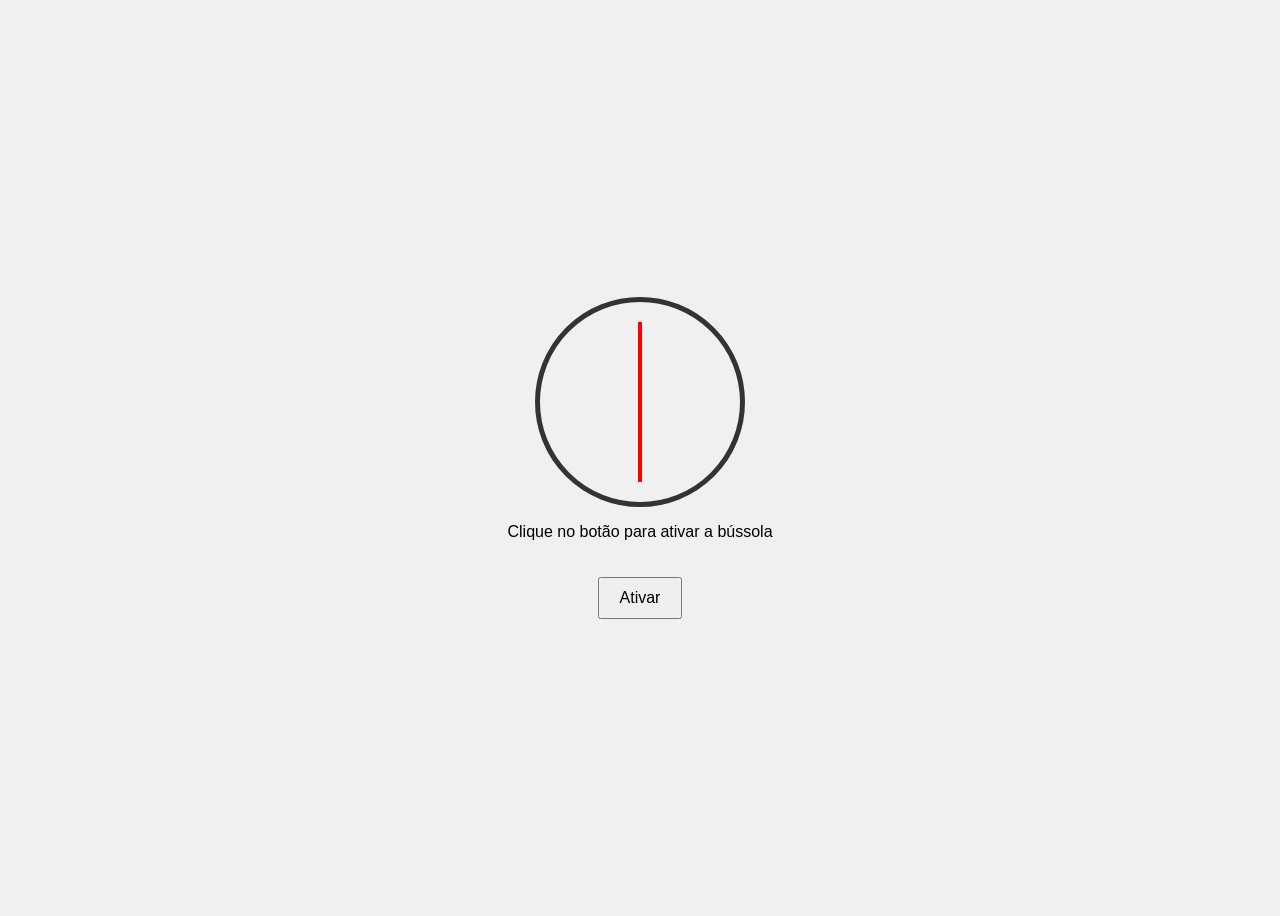
==== bussola.html @ 8ea02c5e "Add files via upload" ====
<!DOCTYPE html>
<html lang="pt-BR">
<head>
  <meta charset="UTF-8">
  <title>Bússola no Navegador</title>
  <style>
    body {
      display: flex;
      flex-direction: column;
      align-items: center;
      justify-content: center;
      height: 100vh;
      font-family: Arial, sans-serif;
      background: #f0f0f0;
    }
    #compass {
      width: 200px;
      height: 200px;
      border: 5px solid #333;
      border-radius: 50%;
      position: relative;
      display: flex;
      align-items: center;
      justify-content: center;
      transition: transform 0.1s ease-out;
    }
    #needle {
      width: 4px;
      height: 160px;
      background: red;
      position: absolute;
    }
    button {
      margin-top: 20px;
      padding: 10px 20px;
      font-size: 16px;
    }
  </style>
</head>
<body>

  <div id="compass">
    <div id="needle"></div>
  </div>
  
  <p id="info">Clique no botão para ativar a bússola</p>
  <button id="enable">Ativar</button>

  <script>
    const compass = document.getElementById('compass');
    const info = document.getElementById('info');
    const enableBtn = document.getElementById('enable');

    enableBtn.addEventListener('click', () => {
      if (typeof DeviceOrientationEvent !== 'undefined' && typeof DeviceOrientationEvent.requestPermission === 'function') {
        DeviceOrientationEvent.requestPermission()
          .then(response => {
            if (response === 'granted') {
              startCompass();
            } else {
              info.innerText = 'Permissão negada.';
            }
          }).catch(console.error);
      } else {
        startCompass();
      }
    });

    function startCompass() {
      enableBtn.style.display = 'none';
      window.addEventListener('deviceorientation', (e) => {
        let alpha = e.alpha; // Direção apontada pelo aparelho
        if (alpha !== null) {
          compass.style.transform = `rotate(${-alpha}deg)`;
          info.innerText = `Direção: ${Math.round(alpha)}°`;
        } else {
          info.innerText = 'Sensor indisponível neste aparelho.';
        }
      }, true);
    }
  </script>
</body>
</html>
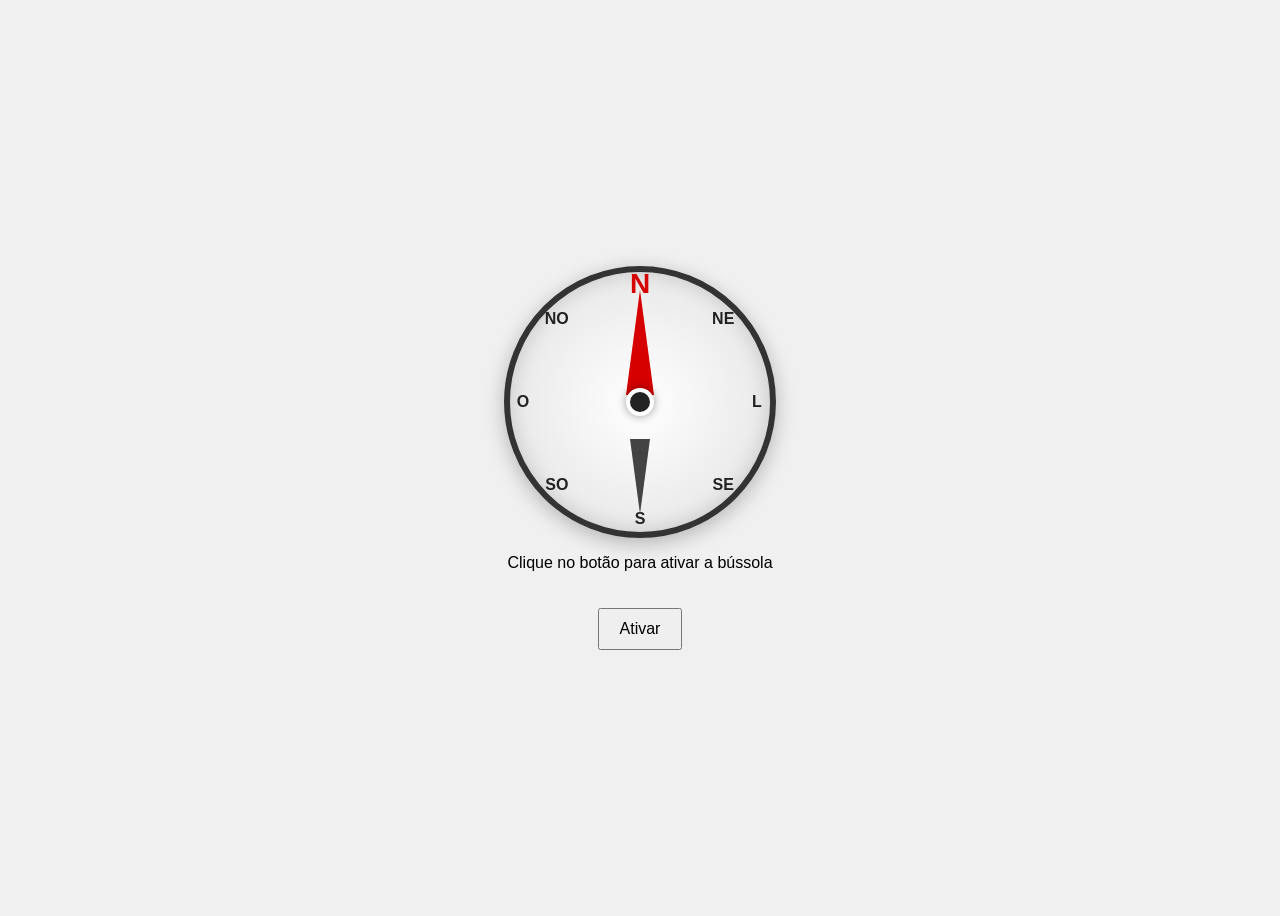
==== commit c37cdd36: "Enhance compass UI and functionality Updated compass design with improved styles and added direction" ====
--- a/bussola.html
+++ b/bussola.html
@@ -13,23 +13,120 @@
       font-family: Arial, sans-serif;
       background: #f0f0f0;
     }
-    #compass {
-      width: 200px;
-      height: 200px;
-      border: 5px solid #333;
-      border-radius: 50%;
-      position: relative;
-      display: flex;
-      align-items: center;
-      justify-content: center;
-      transition: transform 0.1s ease-out;
-    }
-    #needle {
-      width: 4px;
-      height: 160px;
-      background: red;
-      position: absolute;
-    }
+#compass {
+  width: 260px;
+  height: 260px;
+  border: 6px solid #333;
+  border-radius: 50%;
+  position: relative;
+  background: radial-gradient(circle, #ffffff 0%, #e0e0e0 100%);
+  box-shadow:
+    inset 0 0 20px rgba(0,0,0,0.15),
+    0 5px 20px rgba(0,0,0,0.25);
+  transition: transform 0.1s ease-out;
+}
+
+.rose {
+  position: absolute;
+  width: 100%;
+  height: 100%;
+}
+
+.dir {
+  position: absolute;
+  font-weight: bold;
+  color: #222;
+  transform: translate(-50%, -50%);
+}
+
+.north {
+  top: 12px;
+  left: 50%;
+  color: #d60000;
+  font-size: 28px;
+}
+
+.ne {
+  top: 18%;
+  left: 82%;
+}
+
+.east {
+  top: 50%;
+  left: 95%;
+}
+
+.se {
+  top: 82%;
+  left: 82%;
+}
+
+.south {
+  top: 95%;
+  left: 50%;
+}
+
+.sw {
+  top: 82%;
+  left: 18%;
+}
+
+.west {
+  top: 50%;
+  left: 5%;
+}
+
+.nw {
+  top: 18%;
+  left: 18%;
+}
+
+/* Grupo do ponteiro */
+#needle {
+  position: absolute;
+  width: 100%;
+  height: 100%;
+}
+
+/* Triângulo vermelho apontando para o norte */
+.needle-north {
+  position: absolute;
+  left: 50%;
+  top: 18px;
+  transform: translateX(-50%);
+  width: 0;
+  height: 0;
+  border-left: 14px solid transparent;
+  border-right: 14px solid transparent;
+  border-bottom: 105px solid #d60000;
+}
+
+/* Triângulo traseiro */
+.needle-south {
+  position: absolute;
+  left: 50%;
+  bottom: 18px;
+  transform: translateX(-50%);
+  width: 0;
+  height: 0;
+  border-left: 10px solid transparent;
+  border-right: 10px solid transparent;
+  border-top: 75px solid #444;
+}
+
+/* Centro */
+.center-dot {
+  position: absolute;
+  width: 20px;
+  height: 20px;
+  background: #222;
+  border: 4px solid white;
+  border-radius: 50%;
+  top: 50%;
+  left: 50%;
+  transform: translate(-50%, -50%);
+  box-shadow: 0 0 10px rgba(0,0,0,0.4);
+}
     button {
       margin-top: 20px;
       padding: 10px 20px;
@@ -40,8 +137,23 @@
 <body>
 
   <div id="compass">
-    <div id="needle"></div>
+  <div class="rose">
+    <span class="dir north">N</span>
+    <span class="dir ne">NE</span>
+    <span class="dir east">L</span>
+    <span class="dir se">SE</span>
+    <span class="dir south">S</span>
+    <span class="dir sw">SO</span>
+    <span class="dir west">O</span>
+    <span class="dir nw">NO</span>
   </div>
+
+  <div id="needle">
+    <div class="needle-north"></div>
+    <div class="needle-south"></div>
+    <div class="center-dot"></div>
+  </div>
+</div>
   
   <p id="info">Clique no botão para ativar a bússola</p>
   <button id="enable">Ativar</button>
@@ -80,4 +192,4 @@
     }
   </script>
 </body>
-</html>+</html>
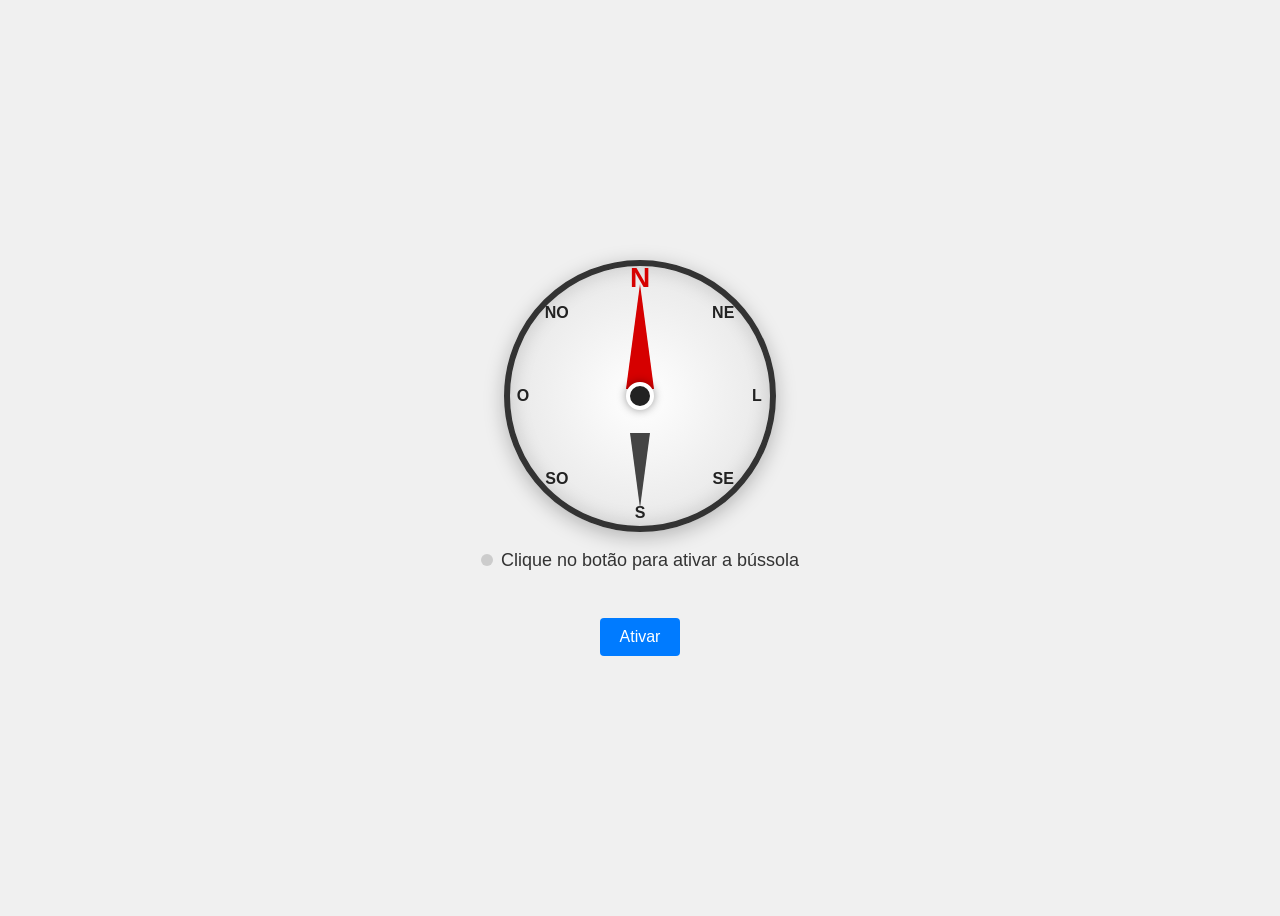
==== commit fcad2eb1: "Implementar melhorias: toggle ativar/desativar, validação robusta, indicador visual de status e limp" ====
--- a/bussola.html
+++ b/bussola.html
@@ -1,195 +1,296 @@
-<!DOCTYPE html>
-<html lang="pt-BR">
-<head>
-  <meta charset="UTF-8">
-  <title>Bússola no Navegador</title>
-  <style>
-    body {
-      display: flex;
-      flex-direction: column;
-      align-items: center;
-      justify-content: center;
-      height: 100vh;
-      font-family: Arial, sans-serif;
-      background: #f0f0f0;
-    }
-#compass {
-  width: 260px;
-  height: 260px;
-  border: 6px solid #333;
-  border-radius: 50%;
-  position: relative;
-  background: radial-gradient(circle, #ffffff 0%, #e0e0e0 100%);
-  box-shadow:
-    inset 0 0 20px rgba(0,0,0,0.15),
-    0 5px 20px rgba(0,0,0,0.25);
-  transition: transform 0.1s ease-out;
-}
-
-.rose {
-  position: absolute;
-  width: 100%;
-  height: 100%;
-}
-
-.dir {
-  position: absolute;
-  font-weight: bold;
-  color: #222;
-  transform: translate(-50%, -50%);
-}
-
-.north {
-  top: 12px;
-  left: 50%;
-  color: #d60000;
-  font-size: 28px;
-}
-
-.ne {
-  top: 18%;
-  left: 82%;
-}
-
-.east {
-  top: 50%;
-  left: 95%;
-}
-
-.se {
-  top: 82%;
-  left: 82%;
-}
-
-.south {
-  top: 95%;
-  left: 50%;
-}
-
-.sw {
-  top: 82%;
-  left: 18%;
-}
-
-.west {
-  top: 50%;
-  left: 5%;
-}
-
-.nw {
-  top: 18%;
-  left: 18%;
-}
-
-/* Grupo do ponteiro */
-#needle {
-  position: absolute;
-  width: 100%;
-  height: 100%;
-}
-
-/* Triângulo vermelho apontando para o norte */
-.needle-north {
-  position: absolute;
-  left: 50%;
-  top: 18px;
-  transform: translateX(-50%);
-  width: 0;
-  height: 0;
-  border-left: 14px solid transparent;
-  border-right: 14px solid transparent;
-  border-bottom: 105px solid #d60000;
-}
-
-/* Triângulo traseiro */
-.needle-south {
-  position: absolute;
-  left: 50%;
-  bottom: 18px;
-  transform: translateX(-50%);
-  width: 0;
-  height: 0;
-  border-left: 10px solid transparent;
-  border-right: 10px solid transparent;
-  border-top: 75px solid #444;
-}
-
-/* Centro */
-.center-dot {
-  position: absolute;
-  width: 20px;
-  height: 20px;
-  background: #222;
-  border: 4px solid white;
-  border-radius: 50%;
-  top: 50%;
-  left: 50%;
-  transform: translate(-50%, -50%);
-  box-shadow: 0 0 10px rgba(0,0,0,0.4);
-}
-    button {
-      margin-top: 20px;
-      padding: 10px 20px;
-      font-size: 16px;
-    }
-  </style>
-</head>
-<body>
-
-  <div id="compass">
-  <div class="rose">
-    <span class="dir north">N</span>
-    <span class="dir ne">NE</span>
-    <span class="dir east">L</span>
-    <span class="dir se">SE</span>
-    <span class="dir south">S</span>
-    <span class="dir sw">SO</span>
-    <span class="dir west">O</span>
-    <span class="dir nw">NO</span>
-  </div>
-
-  <div id="needle">
-    <div class="needle-north"></div>
-    <div class="needle-south"></div>
-    <div class="center-dot"></div>
-  </div>
-</div>
-  
-  <p id="info">Clique no botão para ativar a bússola</p>
-  <button id="enable">Ativar</button>
-
-  <script>
-    const compass = document.getElementById('compass');
-    const info = document.getElementById('info');
-    const enableBtn = document.getElementById('enable');
-
-    enableBtn.addEventListener('click', () => {
-      if (typeof DeviceOrientationEvent !== 'undefined' && typeof DeviceOrientationEvent.requestPermission === 'function') {
-        DeviceOrientationEvent.requestPermission()
-          .then(response => {
-            if (response === 'granted') {
-              startCompass();
-            } else {
-              info.innerText = 'Permissão negada.';
-            }
-          }).catch(console.error);
-      } else {
-        startCompass();
-      }
-    });
-
-    function startCompass() {
-      enableBtn.style.display = 'none';
-      window.addEventListener('deviceorientation', (e) => {
-        let alpha = e.alpha; // Direção apontada pelo aparelho
-        if (alpha !== null) {
-          compass.style.transform = `rotate(${-alpha}deg)`;
-          info.innerText = `Direção: ${Math.round(alpha)}°`;
-        } else {
-          info.innerText = 'Sensor indisponível neste aparelho.';
-        }
-      }, true);
-    }
-  </script>
-</body>
-</html>
+<!DOCTYPE html>
+<html lang="pt-BR">
+<head>
+  <meta charset="UTF-8">
+  <title>Bússola no Navegador</title>
+  <style>
+    body {
+      display: flex;
+      flex-direction: column;
+      align-items: center;
+      justify-content: center;
+      height: 100vh;
+      font-family: Arial, sans-serif;
+      background: #f0f0f0;
+    }
+#compass {
+  width: 260px;
+  height: 260px;
+  border: 6px solid #333;
+  border-radius: 50%;
+  position: relative;
+  background: radial-gradient(circle, #ffffff 0%, #e0e0e0 100%);
+  box-shadow:
+    inset 0 0 20px rgba(0,0,0,0.15),
+    0 5px 20px rgba(0,0,0,0.25);
+}
+
+.rose {
+  position: absolute;
+  width: 100%;
+  height: 100%;
+  transition: transform 0.1s ease-out;
+}
+
+.dir {
+  position: absolute;
+  font-weight: bold;
+  color: #222;
+  transform: translate(-50%, -50%);
+}
+
+.north {
+  top: 12px;
+  left: 50%;
+  color: #d60000;
+  font-size: 28px;
+}
+
+.ne {
+  top: 18%;
+  left: 82%;
+}
+
+.east {
+  top: 50%;
+  left: 95%;
+}
+
+.se {
+  top: 82%;
+  left: 82%;
+}
+
+.south {
+  top: 95%;
+  left: 50%;
+}
+
+.sw {
+  top: 82%;
+  left: 18%;
+}
+
+.west {
+  top: 50%;
+  left: 5%;
+}
+
+.nw {
+  top: 18%;
+  left: 18%;
+}
+
+/* Grupo do ponteiro */
+#needle {
+  position: absolute;
+  width: 100%;
+  height: 100%;
+}
+
+/* Triângulo vermelho apontando para o norte */
+.needle-north {
+  position: absolute;
+  left: 50%;
+  top: 18px;
+  transform: translateX(-50%);
+  width: 0;
+  height: 0;
+  border-left: 14px solid transparent;
+  border-right: 14px solid transparent;
+  border-bottom: 105px solid #d60000;
+}
+
+/* Triângulo traseiro */
+.needle-south {
+  position: absolute;
+  left: 50%;
+  bottom: 18px;
+  transform: translateX(-50%);
+  width: 0;
+  height: 0;
+  border-left: 10px solid transparent;
+  border-right: 10px solid transparent;
+  border-top: 75px solid #444;
+}
+
+/* Centro */
+.center-dot {
+  position: absolute;
+  width: 20px;
+  height: 20px;
+  background: #222;
+  border: 4px solid white;
+  border-radius: 50%;
+  top: 50%;
+  left: 50%;
+  transform: translate(-50%, -50%);
+  box-shadow: 0 0 10px rgba(0,0,0,0.4);
+}
+
+    button {
+      margin-top: 20px;
+      padding: 10px 20px;
+      font-size: 16px;
+      cursor: pointer;
+      border: none;
+      background-color: #007bff;
+      color: white;
+      border-radius: 4px;
+      transition: background-color 0.3s;
+    }
+
+    button:hover {
+      background-color: #0056b3;
+    }
+
+    button:disabled {
+      background-color: #cccccc;
+      cursor: not-allowed;
+    }
+
+    button.active {
+      background-color: #d60000;
+    }
+
+    button.active:hover {
+      background-color: #a00000;
+    }
+
+    #info {
+      font-size: 18px;
+      color: #333;
+      min-height: 30px;
+    }
+
+    .status-indicator {
+      display: inline-block;
+      width: 12px;
+      height: 12px;
+      border-radius: 50%;
+      margin-right: 8px;
+      background-color: #ccc;
+    }
+
+    .status-indicator.active {
+      background-color: #28a745;
+      animation: pulse 1.5s infinite;
+    }
+
+    @keyframes pulse {
+      0%, 100% {
+        box-shadow: 0 0 0 0 rgba(40, 167, 69, 0.7);
+      }
+      50% {
+        box-shadow: 0 0 0 8px rgba(40, 167, 69, 0);
+      }
+    }
+  </style>
+</head>
+<body>
+
+  <div id="compass">
+  <div class="rose">
+    <span class="dir north">N</span>
+    <span class="dir ne">NE</span>
+    <span class="dir east">L</span>
+    <span class="dir se">SE</span>
+    <span class="dir south">S</span>
+    <span class="dir sw">SO</span>
+    <span class="dir west">O</span>
+    <span class="dir nw">NO</span>
+  </div>
+
+  <div id="needle">
+    <div class="needle-north"></div>
+    <div class="needle-south"></div>
+    <div class="center-dot"></div>
+  </div>
+</div>
+  
+  <p id="info"><span class="status-indicator"></span>Clique no botão para ativar a bússola</p>
+  <button id="enable">Ativar</button>
+
+  <script>
+    const rose = document.querySelector('.rose');
+    const info = document.getElementById('info');
+    const statusIndicator = document.querySelector('.status-indicator');
+    const enableBtn = document.getElementById('enable');
+    let currentHeading = 0;
+    let isActive = false;
+    let compassListener = null;
+
+    enableBtn.addEventListener('click', () => {
+      if (isActive) {
+        stopCompass();
+      } else {
+        // Verifica suporte a DeviceOrientation
+        if (typeof DeviceOrientationEvent !== 'undefined' && typeof DeviceOrientationEvent.requestPermission === 'function') {
+          DeviceOrientationEvent.requestPermission()
+            .then(response => {
+              if (response === 'granted') {
+                startCompass();
+              } else {
+                info.innerHTML = '<span class="status-indicator"></span>Permissão negada.';
+              }
+            }).catch(error => {
+              console.error('Erro ao solicitar permissão:', error);
+              info.innerHTML = '<span class="status-indicator"></span>Erro ao solicitar permissão.';
+            });
+        } else if (typeof DeviceOrientationEvent !== 'undefined') {
+          // Fallback para dispositivos que não requerem permissão
+          startCompass();
+        } else {
+          info.innerHTML = '<span class="status-indicator"></span>Sensor de orientação não suportado neste dispositivo.';
+          enableBtn.disabled = true;
+        }
+      }
+    });
+
+    function startCompass() {
+      isActive = true;
+      enableBtn.textContent = 'Desativar';
+      enableBtn.classList.add('active');
+      statusIndicator.classList.add('active');
+      info.innerHTML = '<span class="status-indicator active"></span>Bússola ativa - Direção: 0°';
+      
+      // Define a função de listener para poder remover depois
+      compassListener = (e) => {
+        let alpha = e.alpha; // Rotação em torno do eixo Z (0-360°)
+        
+        if (alpha !== null && alpha !== undefined) {
+          // O ponteiro fica fixo apontando para o norte
+          // A rosa dos ventos rotaciona para que o "N" sempre aponte para o norte geográfico
+          currentHeading = alpha;
+          
+          // Rotaciona a rosa dos ventos de forma inversa ao movimento do celular
+          // Assim o ponteiro vermelho permanece sempre apontando para o norte
+          rose.style.transform = `rotate(${-alpha}deg)`;
+          info.innerHTML = `<span class="status-indicator active"></span>Bússola ativa - Direção: ${Math.round(alpha)}°`;
+        } else {
+          info.innerHTML = '<span class="status-indicator"></span>Sensor indisponível neste aparelho.';
+        }
+      };
+      
+      window.addEventListener('deviceorientation', compassListener, true);
+    }
+
+    function stopCompass() {
+      isActive = false;
+      enableBtn.textContent = 'Ativar';
+      enableBtn.classList.remove('active');
+      statusIndicator.classList.remove('active');
+      
+      // Remove o event listener
+      if (compassListener) {
+        window.removeEventListener('deviceorientation', compassListener, true);
+        compassListener = null;
+      }
+      
+      // Reseta a rosa dos ventos
+      rose.style.transform = 'rotate(0deg)';
+      info.innerHTML = '<span class="status-indicator"></span>Bússola desativada - Clique para ativar';
+    }
+  </script>
+</body>
+</html>
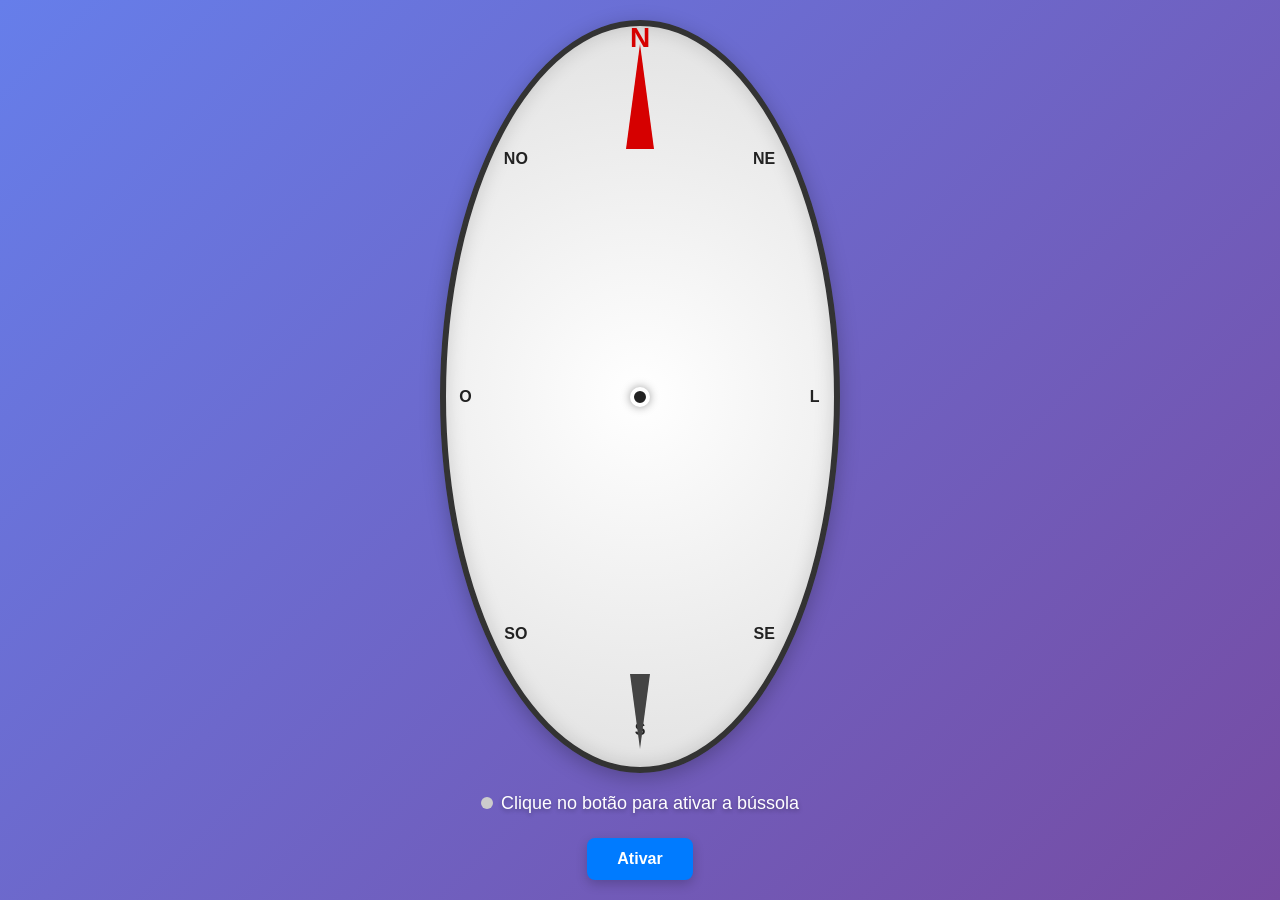
==== commit 32cce5e0: "Melhorar responsividade: bússola encaixa perfeitamente na tela sem zoom ou scroll" ====
--- a/bussola.html
+++ b/bussola.html
@@ -2,20 +2,45 @@
 <html lang="pt-BR">
 <head>
   <meta charset="UTF-8">
+  <meta name="viewport" content="width=device-width, initial-scale=1.0, viewport-fit=cover">
   <title>Bússola no Navegador</title>
   <style>
+    * {
+      margin: 0;
+      padding: 0;
+      box-sizing: border-box;
+    }
+
+    html, body {
+      width: 100%;
+      height: 100%;
+      overflow: hidden;
+    }
+
     body {
       display: flex;
       flex-direction: column;
       align-items: center;
       justify-content: center;
-      height: 100vh;
       font-family: Arial, sans-serif;
-      background: #f0f0f0;
-    }
+      background: linear-gradient(135deg, #667eea 0%, #764ba2 100%);
+      gap: 20px;
+      padding: 20px;
+    }
+
+    #compass-container {
+      display: flex;
+      align-items: center;
+      justify-content: center;
+      flex: 1;
+      width: 100%;
+      max-width: 400px;
+      aspect-ratio: 1;
+    }
+
 #compass {
-  width: 260px;
-  height: 260px;
+  width: 100%;
+  height: 100%;
   border: 6px solid #333;
   border-radius: 50%;
   position: relative;
@@ -23,6 +48,9 @@
   box-shadow:
     inset 0 0 20px rgba(0,0,0,0.15),
     0 5px 20px rgba(0,0,0,0.25);
+  display: flex;
+  align-items: center;
+  justify-content: center;
 }
 
 .rose {
@@ -128,25 +156,48 @@
   box-shadow: 0 0 10px rgba(0,0,0,0.4);
 }
 
+    #controls {
+      display: flex;
+      flex-direction: column;
+      align-items: center;
+      gap: 15px;
+      flex-shrink: 0;
+    }
+
+    #info {
+      font-size: 18px;
+      color: white;
+      min-height: 30px;
+      text-align: center;
+      text-shadow: 0 2px 4px rgba(0,0,0,0.3);
+    }
+
     button {
-      margin-top: 20px;
-      padding: 10px 20px;
+      padding: 12px 30px;
       font-size: 16px;
       cursor: pointer;
       border: none;
       background-color: #007bff;
       color: white;
-      border-radius: 4px;
-      transition: background-color 0.3s;
+      border-radius: 8px;
+      transition: background-color 0.3s, transform 0.1s;
+      font-weight: bold;
+      box-shadow: 0 4px 12px rgba(0,0,0,0.2);
     }
 
     button:hover {
       background-color: #0056b3;
+      transform: translateY(-2px);
+    }
+
+    button:active {
+      transform: translateY(0);
     }
 
     button:disabled {
       background-color: #cccccc;
       cursor: not-allowed;
+      transform: none;
     }
 
     button.active {
@@ -155,12 +206,6 @@
 
     button.active:hover {
       background-color: #a00000;
-    }
-
-    #info {
-      font-size: 18px;
-      color: #333;
-      min-height: 30px;
     }
 
     .status-indicator {
@@ -185,31 +230,56 @@
         box-shadow: 0 0 0 8px rgba(40, 167, 69, 0);
       }
     }
+
+    /* Responsividade */
+    @media (max-height: 600px) {
+      body {
+        gap: 10px;
+        padding: 10px;
+      }
+
+      #compass-container {
+        max-width: 300px;
+      }
+
+      button {
+        padding: 10px 20px;
+        font-size: 14px;
+      }
+
+      #info {
+        font-size: 14px;
+      }
+    }
   </style>
 </head>
 <body>
 
-  <div id="compass">
-  <div class="rose">
-    <span class="dir north">N</span>
-    <span class="dir ne">NE</span>
-    <span class="dir east">L</span>
-    <span class="dir se">SE</span>
-    <span class="dir south">S</span>
-    <span class="dir sw">SO</span>
-    <span class="dir west">O</span>
-    <span class="dir nw">NO</span>
+  <div id="compass-container">
+    <div id="compass">
+      <div class="rose">
+        <span class="dir north">N</span>
+        <span class="dir ne">NE</span>
+        <span class="dir east">L</span>
+        <span class="dir se">SE</span>
+        <span class="dir south">S</span>
+        <span class="dir sw">SO</span>
+        <span class="dir west">O</span>
+        <span class="dir nw">NO</span>
+      </div>
+
+      <div id="needle">
+        <div class="needle-north"></div>
+        <div class="needle-south"></div>
+        <div class="center-dot"></div>
+      </div>
+    </div>
   </div>
 
-  <div id="needle">
-    <div class="needle-north"></div>
-    <div class="needle-south"></div>
-    <div class="center-dot"></div>
+  <div id="controls">
+    <p id="info"><span class="status-indicator"></span>Clique no botão para ativar a bússola</p>
+    <button id="enable">Ativar</button>
   </div>
-</div>
-  
-  <p id="info"><span class="status-indicator"></span>Clique no botão para ativar a bússola</p>
-  <button id="enable">Ativar</button>
 
   <script>
     const rose = document.querySelector('.rose');
@@ -219,6 +289,11 @@
     let currentHeading = 0;
     let isActive = false;
     let compassListener = null;
+    
+    // Variáveis para suavização
+    const headingBuffer = [];
+    const BUFFER_SIZE = 5; // Quantidade de valores para média móvel
+    const JUMP_THRESHOLD = 45; // Limiar para detectar saltos (em graus)
 
     enableBtn.addEventListener('click', () => {
       if (isActive) {
@@ -247,8 +322,76 @@
       }
     });
 
+    /**
+     * Normaliza ângulo para 0-360
+     */
+    function normalizeAngle(angle) {
+      return ((angle % 360) + 360) % 360;
+    }
+
+    /**
+     * Calcula a diferença angular mais curta entre dois ângulos
+     * Lida corretamente com o wrap-around em 0/360
+     */
+    function angleDifference(angle1, angle2) {
+      let diff = angle2 - angle1;
+      
+      if (diff > 180) {
+        diff -= 360;
+      } else if (diff < -180) {
+        diff += 360;
+      }
+      
+      return diff;
+    }
+
+    /**
+     * Suaviza o valor do heading usando média móvel com detecção de saltos
+     */
+    function smoothHeading(newHeading) {
+      // Se o buffer está vazio, inicializa com o novo valor
+      if (headingBuffer.length === 0) {
+        headingBuffer.push(newHeading);
+        return newHeading;
+      }
+
+      const lastHeading = headingBuffer[headingBuffer.length - 1];
+      const diff = angleDifference(lastHeading, newHeading);
+
+      // Se o salto é muito grande, pode ser um wrap-around ou interferência
+      // Neste caso, ajusta o novo valor para evitar saltos abruptos
+      let adjustedHeading = newHeading;
+      
+      if (Math.abs(diff) > JUMP_THRESHOLD) {
+        // Se é um salto suspeito, tenta corrigir usando wrap-around
+        if (diff > 180) {
+          adjustedHeading = lastHeading + diff - 360;
+        } else if (diff < -180) {
+          adjustedHeading = lastHeading + diff + 360;
+        } else {
+          // Salto muito grande que não é wrap-around, ignora este valor
+          console.warn(`Salto detectado: ${lastHeading}° → ${newHeading}° (diferença: ${diff}°)`);
+          return lastHeading;
+        }
+      }
+
+      // Adiciona ao buffer
+      headingBuffer.push(adjustedHeading);
+      
+      // Mantém o buffer no tamanho máximo
+      if (headingBuffer.length > BUFFER_SIZE) {
+        headingBuffer.shift();
+      }
+
+      // Calcula a média
+      const average = headingBuffer.reduce((sum, val) => sum + val, 0) / headingBuffer.length;
+      
+      return normalizeAngle(average);
+    }
+
     function startCompass() {
       isActive = true;
+      headingBuffer.length = 0; // Limpa o buffer
       enableBtn.textContent = 'Desativar';
       enableBtn.classList.add('active');
       statusIndicator.classList.add('active');
@@ -259,14 +402,14 @@
         let alpha = e.alpha; // Rotação em torno do eixo Z (0-360°)
         
         if (alpha !== null && alpha !== undefined) {
+          // Suaviza o heading para evitar saltos abruptos
+          const smoothedHeading = smoothHeading(alpha);
+          currentHeading = smoothedHeading;
+          
           // O ponteiro fica fixo apontando para o norte
           // A rosa dos ventos rotaciona para que o "N" sempre aponte para o norte geográfico
-          currentHeading = alpha;
-          
-          // Rotaciona a rosa dos ventos de forma inversa ao movimento do celular
-          // Assim o ponteiro vermelho permanece sempre apontando para o norte
-          rose.style.transform = `rotate(${-alpha}deg)`;
-          info.innerHTML = `<span class="status-indicator active"></span>Bússola ativa - Direção: ${Math.round(alpha)}°`;
+          rose.style.transform = `rotate(${-smoothedHeading}deg)`;
+          info.innerHTML = `<span class="status-indicator active"></span>Bússola ativa - Direção: ${Math.round(smoothedHeading)}°`;
         } else {
           info.innerHTML = '<span class="status-indicator"></span>Sensor indisponível neste aparelho.';
         }
@@ -277,6 +420,7 @@
 
     function stopCompass() {
       isActive = false;
+      headingBuffer.length = 0; // Limpa o buffer
       enableBtn.textContent = 'Ativar';
       enableBtn.classList.remove('active');
       statusIndicator.classList.remove('active');
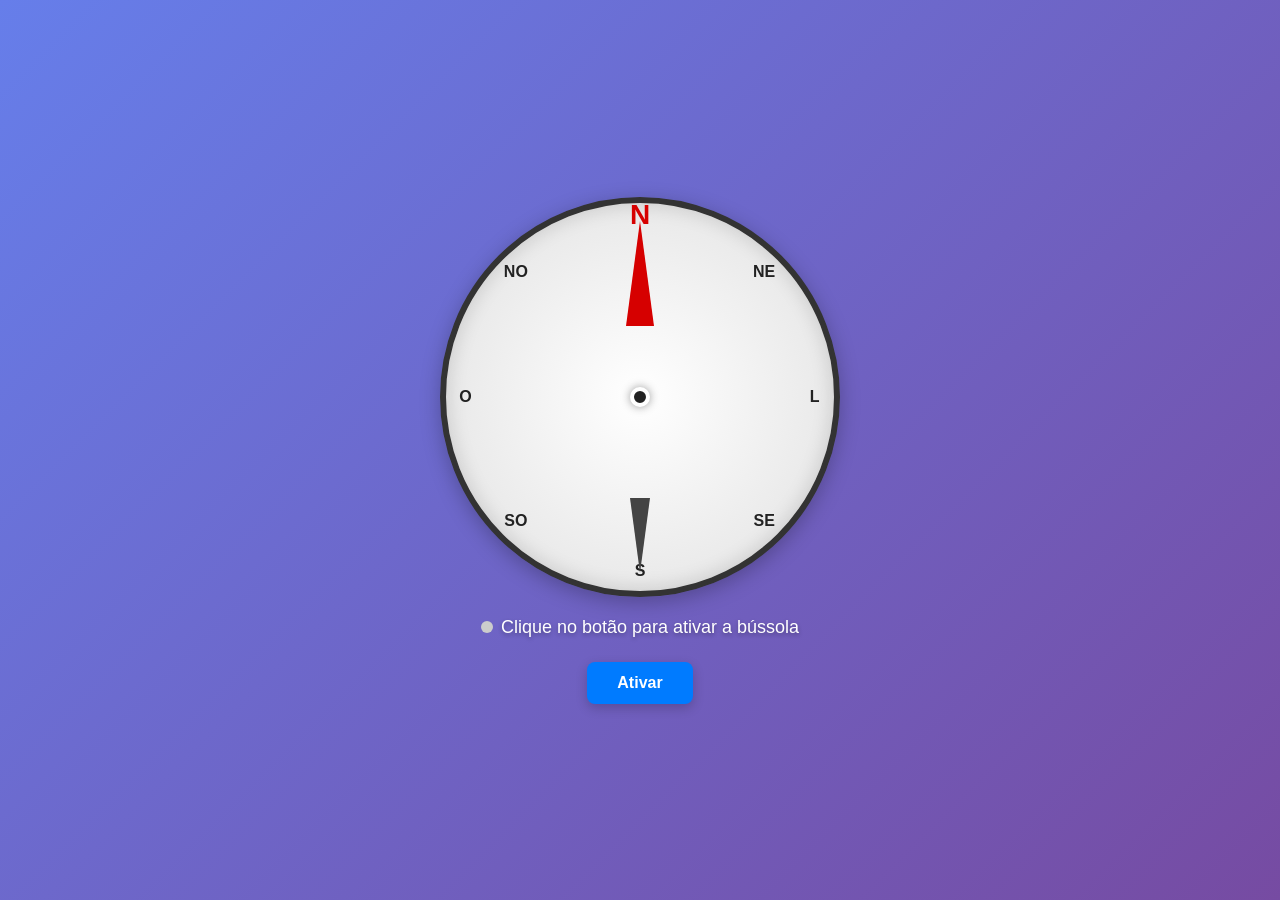
==== commit 9cdc5bd0: "Corrigir layout oval: usar min(90vw, 90vh) para garantir bússola quadrada em todos os celulares" ====
--- a/bussola.html
+++ b/bussola.html
@@ -33,9 +33,10 @@
       align-items: center;
       justify-content: center;
       flex: 1;
-      width: 100%;
+      width: min(90vw, 90vh);
+      height: min(90vw, 90vh);
       max-width: 400px;
-      aspect-ratio: 1;
+      max-height: 400px;
     }
 
 #compass {
@@ -240,6 +241,7 @@
 
       #compass-container {
         max-width: 300px;
+        max-height: 300px;
       }
 
       button {
